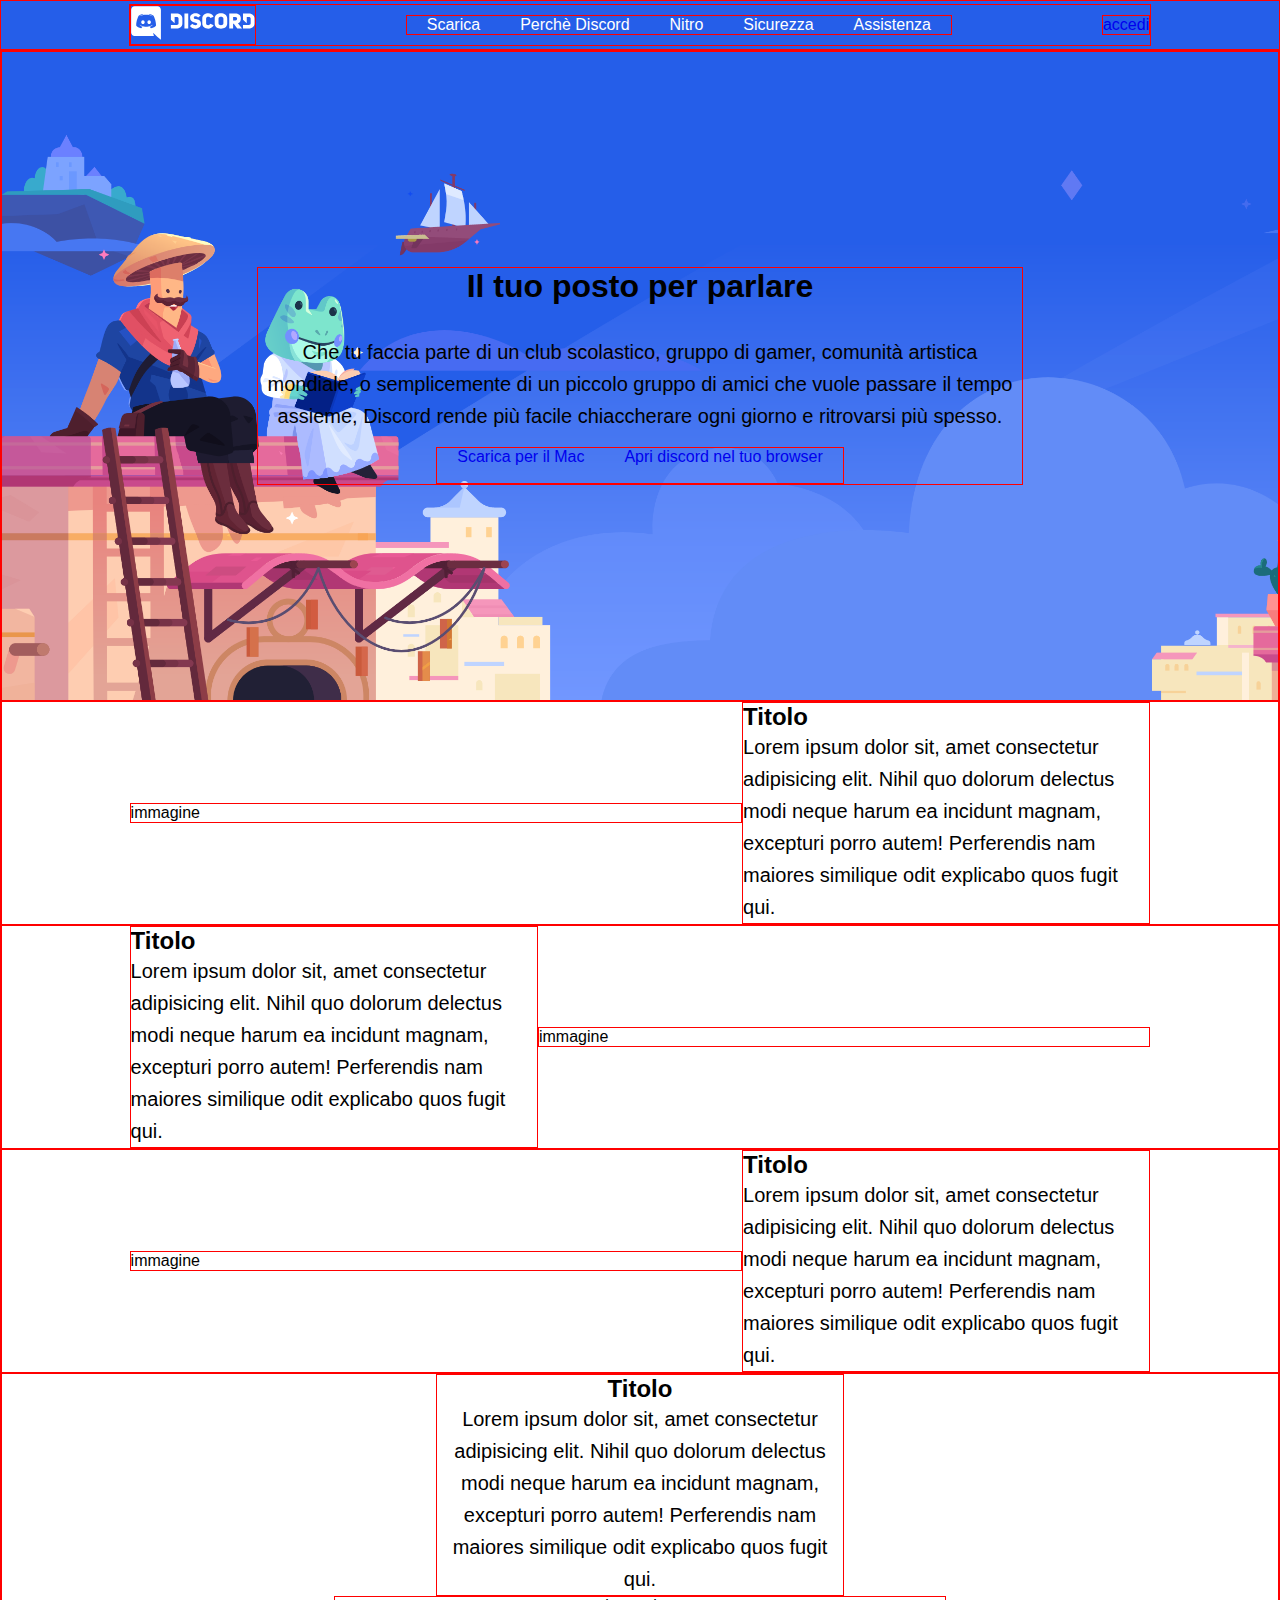
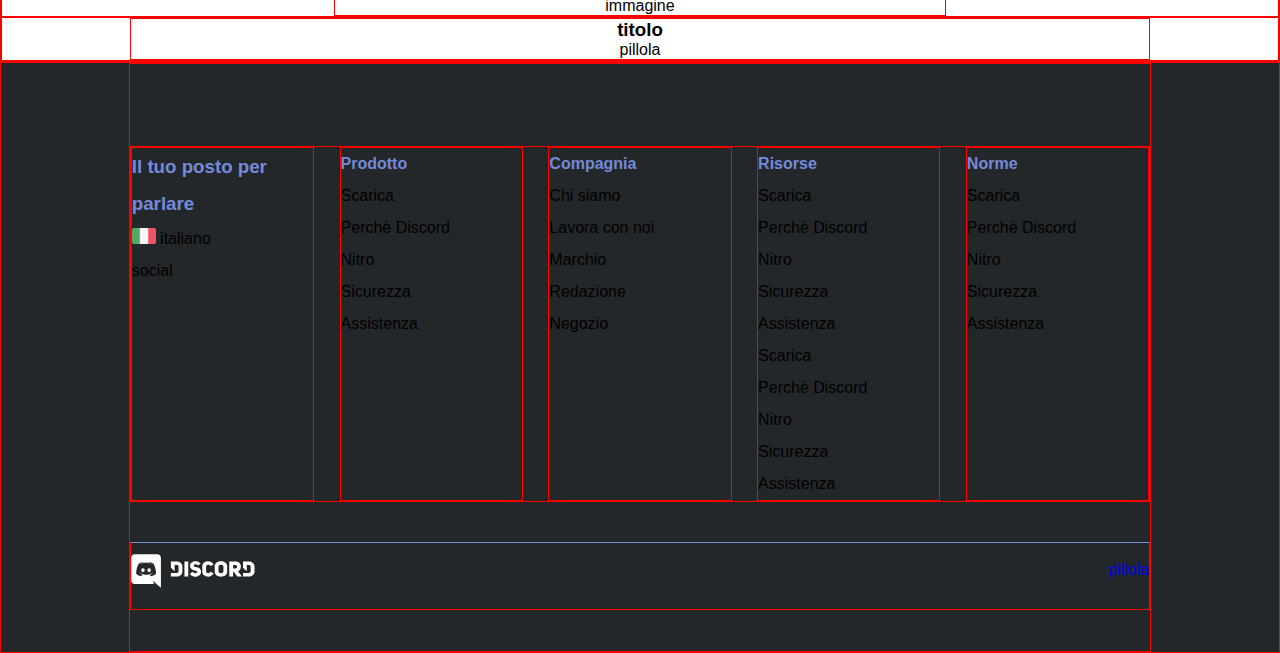
==== index.html @ 719457d1 "Struttura + inizio" ====
<!DOCTYPE html>

<html lang="it">

    <head>
        <meta charset="UTF-8">
        <meta name="viewport" content="width=device-width, initial-scale=1.0">
        <link rel="stylesheet" href="./css/style.css">
        <link href="https://fonts.cdnfonts.com/css/whitney-2" rel="stylesheet">
        <title>Discord</title>
    </head>
    
    <body>
        <header class="debug d-flex">
            <div class="container debug d-flex j-space-between a-center f-wrap">
                <div class="debug">
                    <img src="img/logo.svg" alt="Logo discord">
                </div>

                <div id="header-list" class="debug d-flex j-space-between t-color-white">
                    <div> Scarica </div>
                    <div> Perchè Discord </div>
                    <div> Nitro </div>
                    <div> Sicurezza </div>
                    <div> Assistenza </div>
                </div>

                <a href="#" class="debug">
                    accedi
                </a>
            </div>
        </header>

        <main class="debug">
            <div id="hero" class="debug d-flex">
                <div class="debug small-container d-flex f-column a-center">
                    <h1> Il tuo posto per parlare </h1>
                    <p>
                        Che tu faccia parte di un club scolastico, gruppo di gamer, comunità artistica mondiale, o semplicemente di un piccolo gruppo di amici che vuole passare il tempo assieme, Discord rende più facile chiaccherare ogni giorno e ritrovarsi più spesso.
                    </p>
                    <div class="debug d-flex">
                        <a href="#"> Scarica per il Mac</a>
                        <a href="#">Apri discord nel tuo browser</a>
                    </div>
                </div>
            </div>

            <div id="place" class="debug d-flex">
                <div class="container d-flex a-center">
                    <div class="debug image"> immagine </div>
                    <div class="debug content">
                        <h2>Titolo</h2>
                        <p>
                            Lorem ipsum dolor sit, amet consectetur adipisicing elit. Nihil quo dolorum delectus modi neque harum ea incidunt magnam, excepturi porro autem! Perferendis nam maiores similique odit explicabo quos fugit qui.
                        </p>
                    </div>
                </div>
            </div>

            <div id="meet" class="debug d-flex">
                <div class="container d-flex a-center r-reverse">
                    <div class="debug image"> immagine </div>
                    <div class="debug content">
                        <h2>Titolo</h2>
                        <p>
                            Lorem ipsum dolor sit, amet consectetur adipisicing elit. Nihil quo dolorum delectus modi neque harum ea incidunt magnam, excepturi porro autem! Perferendis nam maiores similique odit explicabo quos fugit qui.
                        </p>
                    </div>
                </div>
            </div>

            <div id="comunity" class="debug d-flex">
                <div class="container d-flex a-center ">
                    <div class="debug image"> immagine </div>
                    <div class="debug content">
                        <h2>Titolo</h2>
                        <p>
                            Lorem ipsum dolor sit, amet consectetur adipisicing elit. Nihil quo dolorum delectus modi neque harum ea incidunt magnam, excepturi porro autem! Perferendis nam maiores similique odit explicabo quos fugit qui.
                        </p>
                    </div>
                </div>
            </div>

            <div id="tecnology" class="debug d-flex">
                <div class="container d-flex f-column j-center a-center">
                    <div class="debug content">
                        <h2>Titolo</h2>
                        <p>
                            Lorem ipsum dolor sit, amet consectetur adipisicing elit. Nihil quo dolorum delectus modi neque harum ea incidunt magnam, excepturi porro autem! Perferendis nam maiores similique odit explicabo quos fugit qui.
                        </p>
                    </div>
                    <div class="debug image"> immagine </div>
                </div>
            </div>

            <div id="call-to-action" class="debug d-flex">
                <div class="debug container d-flex f-column a-center j-center">
                    <h3>titolo</h3>
                    <div>pillola</div>
                </div>
            </div>
        </main>

        <footer class="debug d-flex">
            <div class="debug container">
                <div id="top-footer" class="debug d-flex j-space-between">
                    <div class="debug">
                        <h3>Il tuo posto per parlare</h3>
                        <div>
                            <img class="flag" src="img/ita.png" alt="bandiera italiana">
                            <span>italiano</span>
                        </div>
                        <div>
                            social
                        </div>
                    </div>

                    <div class="debug">
                        <ul>
                            <li><h4>Prodotto</h4></li>
                            <li>Scarica</li>
                            <li>Perchè Discord</li>
                            <li>Nitro</li>
                            <li>Sicurezza</li>
                            <li>Assistenza</li>
                        </ul>
                    </div>

                    <div class="debug">
                        <ul>
                            <li><h4>Compagnia</h4></li>
                            <li>Chi siamo</li>
                            <li>Lavora con noi</li>
                            <li>Marchio</li>
                            <li>Redazione</li>
                            <li>Negozio</li>
                        </ul>
                    </div>

                    <div class="debug">
                        <ul>
                            <li><h4>Risorse</h4></li>
                            <li>Scarica</li>
                            <li>Perchè Discord</li>
                            <li>Nitro</li>
                            <li>Sicurezza</li>
                            <li>Assistenza</li>
                            <li>Scarica</li>
                            <li>Perchè Discord</li>
                            <li>Nitro</li>
                            <li>Sicurezza</li>
                            <li>Assistenza</li>
                        </ul>
                    </div>

                    <div class="debug">
                        <ul>
                            <li><h4>Norme</h4></li>
                            <li>Scarica</li>
                            <li>Perchè Discord</li>
                            <li>Nitro</li>
                            <li>Sicurezza</li>
                            <li>Assistenza</li>
                        </ul>
                    </div>
                </div>

                <div id="bottom-footer" class="debug d-flex j-space-between">
                    <div class="image">
                        <img src="img/logo.svg" alt="Logo">
                    </div>
                    <a href="#">pillola</a>
                </div>
            </div>
        </footer>
    </body>
</html>
---- css/style.css ----
/* Generals */

/* Custum properties */
:root{
    --bg-light: #F6F6F6;
    --bg-dark: #23272a;
    --bg-blue: #255EE9;
    --contrast-color: #748ADB;
}

/* Reset */
*{
    margin: 0;
    padding: 0;
    box-sizing: border-box;
}

.debug{
    border: 1px solid red;
}

/* formattazione testo*/
.t-color-white{
    color: white;
}

.t-color-black{
    color: white;
}

body{
    font-family: 'Whitney', Helvetica, Arial, sans-serif;
}

a{
    text-decoration: none;
}

/* Utility flex*/
.d-flex{
    display: flex;
}

.j-space-between{
    justify-content: space-between;
}

.j-center{
    justify-content: center;
}

.a-center{
    align-items: center;
}

.f-column{
    flex-direction: column;
}

.f-row{
    flex-direction: row;
}

.r-reverse{
    flex-direction: row-reverse;
}

.f-wrap{
    flex-wrap: wrap;
}

/* Containers */
.container{
    width: 80%;
    max-width: 1200px;
    margin: auto;
}

.small-container{
    width: 60%;
    max-width: 900px;
    margin: auto;
}

/* bottoni */
.button{

}

.b-dark{

}

.b-light{

}

.b-purple{

}

/* --- Headrer --- */
header{
    height: 50px;
    background-color: var(--bg-blue);
}

#header-list > div{
    padding: 0 20px 0 20px;
}

/* --- Main --- */
#hero{
    height: 650px;
    text-align: center;
    background-image: url(../img/jumbo.png);
    background-size: cover;
}

h1{
    padding: 0 0 4% 0;
}

#hero p{
    padding: 0 0 2% 0;
}

#hero a{
    padding: 0 0 4% 0;
    margin: 0 20px 0 20px;
    
}

#place{
}

#meet{
}

#comunity{
}

#tecnology{
    text-align: center;
}

#call-to-action{
}

.image{
    width: 60%;
}

.content{
    width: 40%;
}

p{
    font-size: 20px;
    line-height: 1.6;
}

/* --- Footer --- */
footer{
    background-color: var(--bg-dark);
    line-height: 2;
}

#top-footer{
    margin-top: 8%;
}

#top-footer > div{
    width: 18%;
}

footer h3{
    color: var(--contrast-color);
}

h4{
    color: var(--contrast-color);
}

.flag{
    height: 16px;
}

#bottom-footer{
    margin: 4% 0 4% 0;
    padding: 1% 0 1% 0;
    border-top: 1px solid var(--contrast-color);
}

footer ul{
    list-style: none;
}
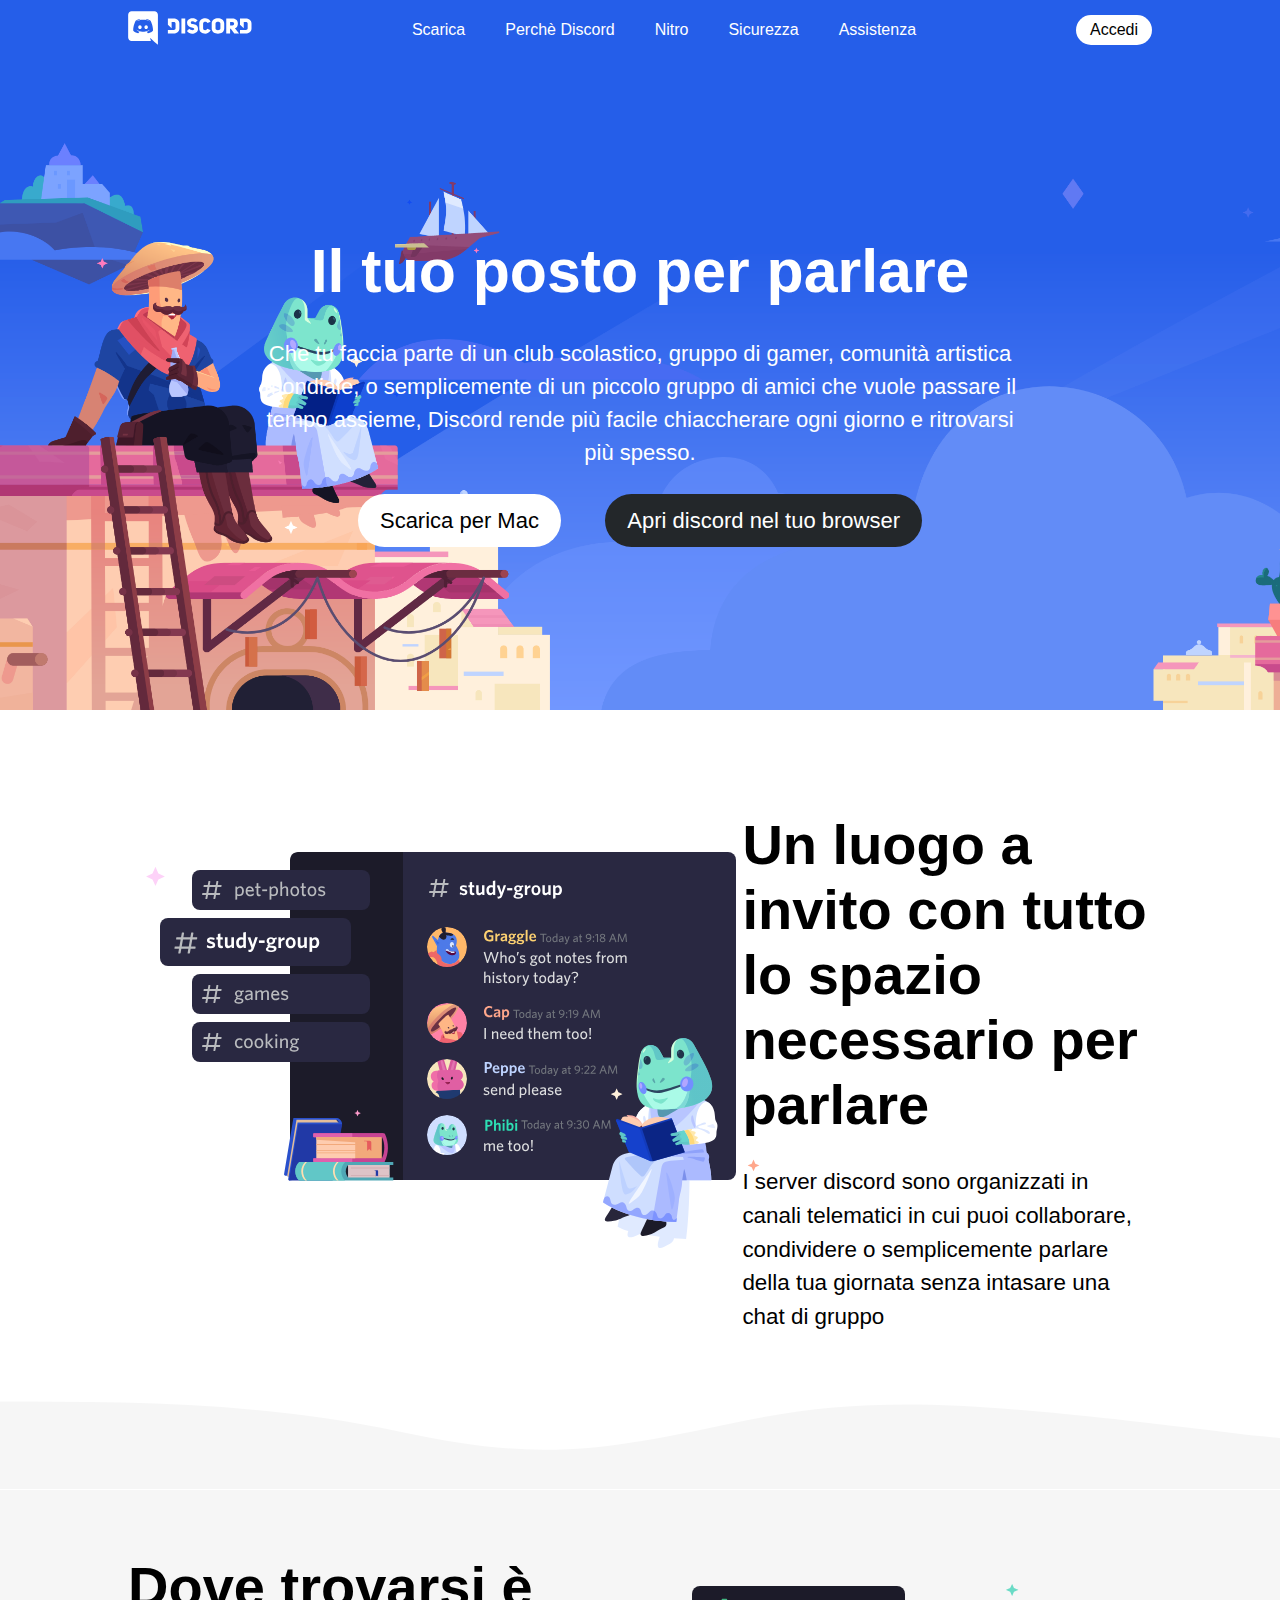
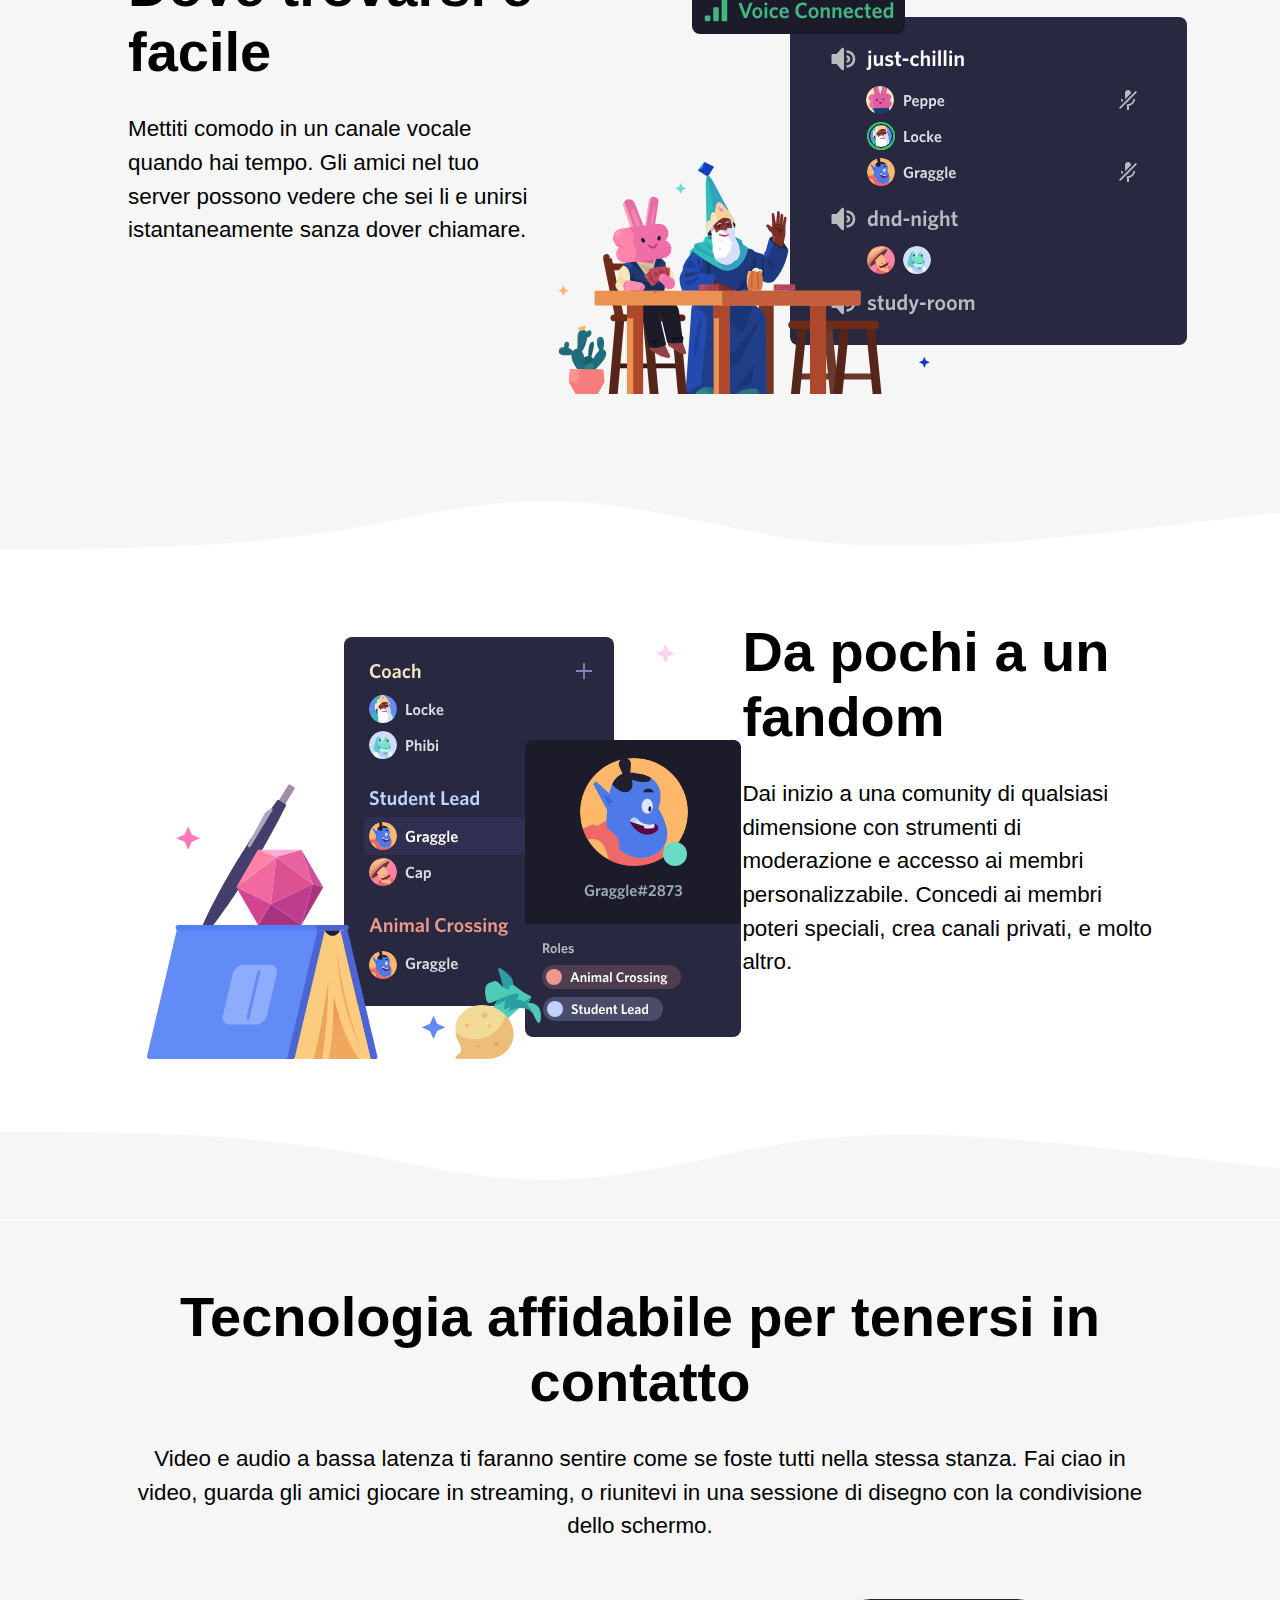
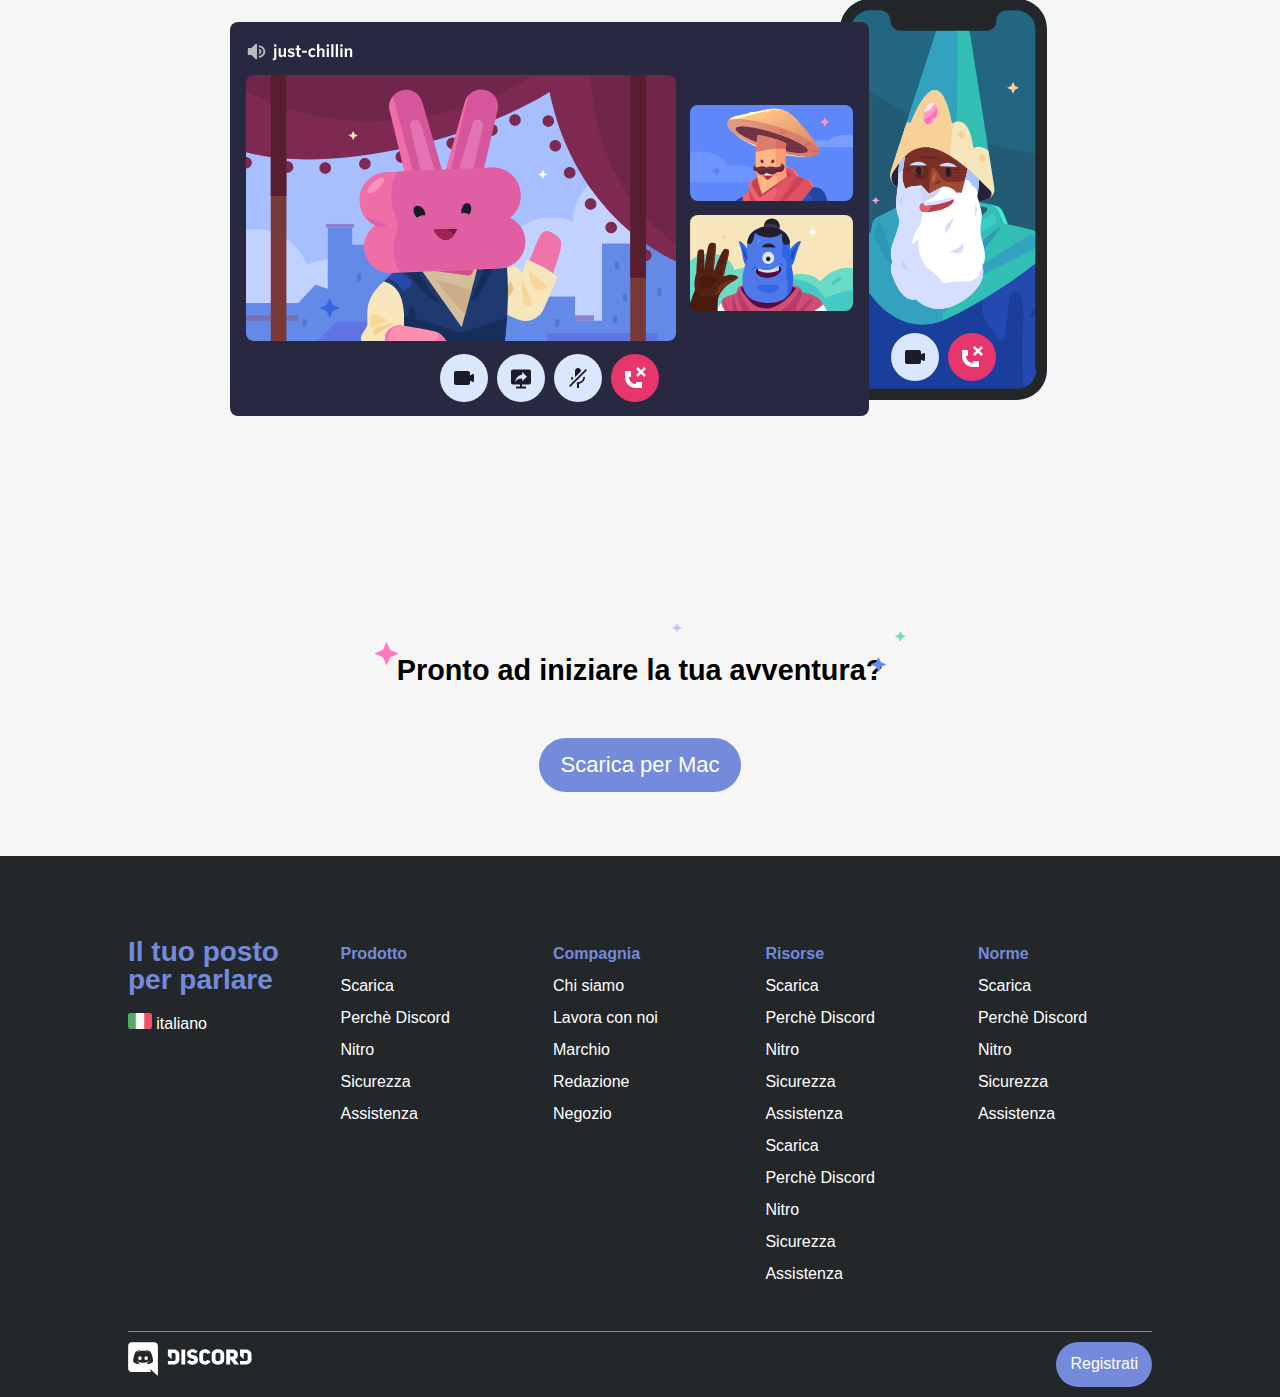
==== commit e0047a25: "Fine discord" ====
--- a/index.html
+++ b/index.html
@@ -1,3 +1,5 @@
+<!-- Consegna pre commenti e bonus -->
+
 
 <!DOCTYPE html>
 
@@ -6,6 +8,7 @@
     <head>
         <meta charset="UTF-8">
         <meta name="viewport" content="width=device-width, initial-scale=1.0">
+        <link rel="stylesheet" href="https://cdnjs.cloudflare.com/ajax/libs/font-awesome/6.6.0/css/all.min.css" integrity="sha512-Kc323vGBEqzTmouAECnVceyQqyqdsSiqLQISBL29aUW4U/M7pSPA/gEUZQqv1cwx4OnYxTxve5UMg5GT6L4JJg==" crossorigin="anonymous" referrerpolicy="no-referrer" />
         <link rel="stylesheet" href="./css/style.css">
         <link href="https://fonts.cdnfonts.com/css/whitney-2" rel="stylesheet">
         <title>Discord</title>
@@ -26,8 +29,8 @@
                     <div> Assistenza </div>
                 </div>
 
-                <a href="#" class="debug">
-                    accedi
+                <a href="#" class="debug small-button b-light t-color-black">
+                    Accedi
                 </a>
             </div>
         </header>
@@ -35,69 +38,82 @@
         <main class="debug">
             <div id="hero" class="debug d-flex">
                 <div class="debug small-container d-flex f-column a-center">
-                    <h1> Il tuo posto per parlare </h1>
-                    <p>
+                    <h1 class="t-color-white"> Il tuo posto per parlare </h1>
+                    <p class="t-color-white">
                         Che tu faccia parte di un club scolastico, gruppo di gamer, comunità artistica mondiale, o semplicemente di un piccolo gruppo di amici che vuole passare il tempo assieme, Discord rende più facile chiaccherare ogni giorno e ritrovarsi più spesso.
                     </p>
-                    <div class="debug d-flex">
-                        <a href="#"> Scarica per il Mac</a>
-                        <a href="#">Apri discord nel tuo browser</a>
+                    <div class="debug">
+                        <a class="big-button t-color-black b-light" href="#"> <i class="fa-solid fa-down-long"></i> Scarica per Mac</a>
+                        <a class="big-button t-color-white b-dark" href="#">Apri discord nel tuo browser</a>
                     </div>
                 </div>
             </div>
 
             <div id="place" class="debug d-flex">
-                <div class="container d-flex a-center">
-                    <div class="debug image"> immagine </div>
+                <div class="container d-flex">
+                    <div class="debug image">
+                        <img src="img/item1.svg" alt="place image">
+                    </div>
                     <div class="debug content">
-                        <h2>Titolo</h2>
+                        <h2>Un luogo a invito con tutto lo spazio necessario per parlare</h2>
                         <p>
-                            Lorem ipsum dolor sit, amet consectetur adipisicing elit. Nihil quo dolorum delectus modi neque harum ea incidunt magnam, excepturi porro autem! Perferendis nam maiores similique odit explicabo quos fugit qui.
+                            I server discord sono organizzati in canali telematici in cui puoi collaborare, condividere o semplicemente parlare della tua giornata senza intasare una chat di gruppo
                         </p>
                     </div>
                 </div>
             </div>
 
+            <svg class="wave-1hkxOo trsl" version="1.1" xmlns="http://www.w3.org/2000/svg" viewBox="0 0 1440 100" preserveAspectRatio="none"><path class="wavePath-haxJK1 animationPaused-2hZ4IO" d="M826.337463,25.5396311 C670.970254,58.655965 603.696181,68.7870267 447.802481,35.1443383 C293.342778,1.81111414 137.33377,1.81111414 0,1.81111414 L0,150 L1920,150 L1920,1.81111414 C1739.53523,-16.6853983 1679.86404,73.1607868 1389.7826,37.4859505 C1099.70117,1.81111414 981.704672,-7.57670281 826.337463,25.5396311 Z" fill="currentColor"></path></svg>
             <div id="meet" class="debug d-flex">
-                <div class="container d-flex a-center r-reverse">
-                    <div class="debug image"> immagine </div>
+                <div class="container d-flex r-reverse">
+                    <div class="debug image">
+                        <img src="img/item2.svg" alt="meet image">
+                    </div>
                     <div class="debug content">
-                        <h2>Titolo</h2>
+                        <h2>Dove trovarsi è facile</h2>
                         <p>
-                            Lorem ipsum dolor sit, amet consectetur adipisicing elit. Nihil quo dolorum delectus modi neque harum ea incidunt magnam, excepturi porro autem! Perferendis nam maiores similique odit explicabo quos fugit qui.
+                            Mettiti comodo in un canale vocale quando hai tempo. Gli amici nel tuo server possono vedere che sei li e unirsi istantaneamente sanza dover chiamare.
+                        </p>
+                    </div>
+                </div>
+            </div>
+            <svg class="wave-1hkxOo updown" version="1.1" xmlns="http://www.w3.org/2000/svg" viewBox="0 0 1440 100" preserveAspectRatio="none"><path class="wavePath-haxJK1 animationPaused-2hZ4IO" d="M826.337463,25.5396311 C670.970254,58.655965 603.696181,68.7870267 447.802481,35.1443383 C293.342778,1.81111414 137.33377,1.81111414 0,1.81111414 L0,150 L1920,150 L1920,1.81111414 C1739.53523,-16.6853983 1679.86404,73.1607868 1389.7826,37.4859505 C1099.70117,1.81111414 981.704672,-7.57670281 826.337463,25.5396311 Z" fill="currentColor"></path></svg>
+
+
+            <div id="comunity" class="debug d-flex">
+                <div class="container d-flex ">
+                    <div class="debug image">
+                        <img src="img/item3.svg" alt="comunity image">
+                    </div>
+                    <div class="debug content">
+                        <h2>Da pochi a un fandom</h2>
+                        <p>
+                            Dai inizio a una comunity di qualsiasi dimensione con strumenti di moderazione e accesso ai membri personalizzabile. Concedi ai membri poteri speciali, crea canali privati, e molto altro. 
                         </p>
                     </div>
                 </div>
             </div>
 
-            <div id="comunity" class="debug d-flex">
-                <div class="container d-flex a-center ">
-                    <div class="debug image"> immagine </div>
+            <svg class="wave-1hkxOo trsl" version="1.1" xmlns="http://www.w3.org/2000/svg" viewBox="0 0 1440 100" preserveAspectRatio="none"><path class="wavePath-haxJK1 animationPaused-2hZ4IO" d="M826.337463,25.5396311 C670.970254,58.655965 603.696181,68.7870267 447.802481,35.1443383 C293.342778,1.81111414 137.33377,1.81111414 0,1.81111414 L0,150 L1920,150 L1920,1.81111414 C1739.53523,-16.6853983 1679.86404,73.1607868 1389.7826,37.4859505 C1099.70117,1.81111414 981.704672,-7.57670281 826.337463,25.5396311 Z" fill="currentColor"></path></svg>
+            <div id="tecnology" class="debug d-flex">
+                <div class="container d-flex f-column">
                     <div class="debug content">
-                        <h2>Titolo</h2>
+                        <h2>Tecnologia affidabile per tenersi in contatto</h2>
                         <p>
-                            Lorem ipsum dolor sit, amet consectetur adipisicing elit. Nihil quo dolorum delectus modi neque harum ea incidunt magnam, excepturi porro autem! Perferendis nam maiores similique odit explicabo quos fugit qui.
+                            Video e audio a bassa latenza ti faranno sentire come se foste tutti nella stessa stanza. Fai ciao in video, guarda gli amici giocare in streaming, o riunitevi in una sessione di disegno con la condivisione dello schermo.
                         </p>
+                    </div>
+                    <div class="debug image">
+                        <img src="img/item4-big.svg" alt="tecnology image">
                     </div>
                 </div>
             </div>
 
-            <div id="tecnology" class="debug d-flex">
-                <div class="container d-flex f-column j-center a-center">
-                    <div class="debug content">
-                        <h2>Titolo</h2>
-                        <p>
-                            Lorem ipsum dolor sit, amet consectetur adipisicing elit. Nihil quo dolorum delectus modi neque harum ea incidunt magnam, excepturi porro autem! Perferendis nam maiores similique odit explicabo quos fugit qui.
-                        </p>
-                    </div>
-                    <div class="debug image"> immagine </div>
-                </div>
-            </div>
-
             <div id="call-to-action" class="debug d-flex">
-                <div class="debug container d-flex f-column a-center j-center">
-                    <h3>titolo</h3>
-                    <div>pillola</div>
+                <div class="debug container d-flex f-column j-center a-center">
+                    <img class="stars" src="img/stars.svg" alt="stars">
+                    <h3>Pronto ad iniziare la tua avventura?</h3>
+                    <a class="big-button t-color-white b-purple" href="#"> <i class="fa-solid fa-down-long"></i> Scarica per Mac</a>
                 </div>
             </div>
         </main>
@@ -110,9 +126,13 @@
                         <div>
                             <img class="flag" src="img/ita.png" alt="bandiera italiana">
                             <span>italiano</span>
+                            <i class="fa-solid fa-angle-down"></i>
                         </div>
                         <div>
-                            social
+                            <i class="fa-brands fa-twitter social"></i>
+                            <i class="fa-brands fa-instagram social"></i>
+                            <i class="fa-brands fa-square-facebook social"></i>
+                            <i class="fa-brands fa-youtube social"></i>
                         </div>
                     </div>
 
@@ -170,7 +190,7 @@
                     <div class="image">
                         <img src="img/logo.svg" alt="Logo">
                     </div>
-                    <a href="#">pillola</a>
+                    <a href="#" class="small-button b-purple t-color-white">Registrati</a>
                 </div>
             </div>
         </footer>
--- a/css/style.css
+++ b/css/style.css
@@ -15,9 +15,9 @@
     box-sizing: border-box;
 }
 
-.debug{
+/* .debug{
     border: 1px solid red;
-}
+} */
 
 /* formattazione testo*/
 .t-color-white{
@@ -25,7 +25,7 @@
 }
 
 .t-color-black{
-    color: white;
+    color: black
 }
 
 body{
@@ -83,25 +83,34 @@
 }
 
 /* bottoni */
-.button{
-
-}
+.big-button{
+    padding: 14px 22px;
+    border-radius: 50px;
+    font-size: 22px;
+}
+
+.small-button{
+    padding: 6px 14px;
+    border-radius: 50px;
+}
+
 
 .b-dark{
-
+    background-color: var(--bg-dark);
 }
 
 .b-light{
-
+    background-color: white;
 }
 
 .b-purple{
-
-}
+    background-color: var(--contrast-color);
+}
+
 
 /* --- Headrer --- */
 header{
-    height: 50px;
+    height: 60px;
     background-color: var(--bg-blue);
 }
 
@@ -119,51 +128,106 @@
 
 h1{
     padding: 0 0 4% 0;
+    font-size: 3.8em;
 }
 
 #hero p{
-    padding: 0 0 2% 0;
+    padding: 0 0 5% 0;
+    font-size: 22px;
 }
 
 #hero a{
-    padding: 0 0 4% 0;
-    margin: 0 20px 0 20px;
+        margin: 0 20px 0 20px;
     
 }
 
 #place{
+    padding: 8% 0 5% 0;
 }
 
 #meet{
+    background-color: var(--bg-light);
+    padding: 5% 0;
 }
 
 #comunity{
+    padding: 5% 0;
 }
 
 #tecnology{
+    padding: 5% 0;
     text-align: center;
+    background-color: var(--bg-light);
+}
+
+#tecnology .image{
+    width: 100%;
+    max-width: 100%;
+}
+
+#tecnology .content{
+    width: 100%;
 }
 
 #call-to-action{
+    padding: 5% 0;
+    background-color: var(--bg-light);
+}
+
+.star-bg{
+    background-image: url(../img/stars.svg);
+    background-size: cover;
+    background-repeat: no-repeat;
+    border: 1px solid blue;
+    
+}
+
+svg{
+    opacity: 0.03;
+
+}
+
+h2{
+    font-size: 3.5em;
+    padding-bottom: 28px;
+}
+
+h3{
+    font-size: 1.8em;
+    padding-bottom: 5%;
+}
+
+p{
+    font-size: 1.4em;
+    line-height: 1.5;
+}
+
+.stars{
+    transform: translateY(18px);
+}
+
+.trsl{
+    transform: translateY(3px);
+}
+
+.updown{
+    transform: scale(1, -1)
 }
 
 .image{
     width: 60%;
+    max-width: 100%;
 }
 
 .content{
     width: 40%;
-}
-
-p{
-    font-size: 20px;
-    line-height: 1.6;
 }
 
 /* --- Footer --- */
 footer{
     background-color: var(--bg-dark);
     line-height: 2;
+    color: white;
 }
 
 #top-footer{
@@ -171,11 +235,18 @@
 }
 
 #top-footer > div{
-    width: 18%;
+    width: 17%;
 }
 
 footer h3{
     color: var(--contrast-color);
+    font-size: 28px;
+    line-height: 1;
+    padding-bottom: 14px;
+}
+
+footer ul{
+    list-style: none;
 }
 
 h4{
@@ -185,13 +256,13 @@
 .flag{
     height: 16px;
 }
+.social{
+    padding-right: 8%;
+}
 
 #bottom-footer{
-    margin: 4% 0 4% 0;
+    margin: 4% 0 0 0;
     padding: 1% 0 1% 0;
     border-top: 1px solid var(--contrast-color);
 }
 
-footer ul{
-    list-style: none;
-}
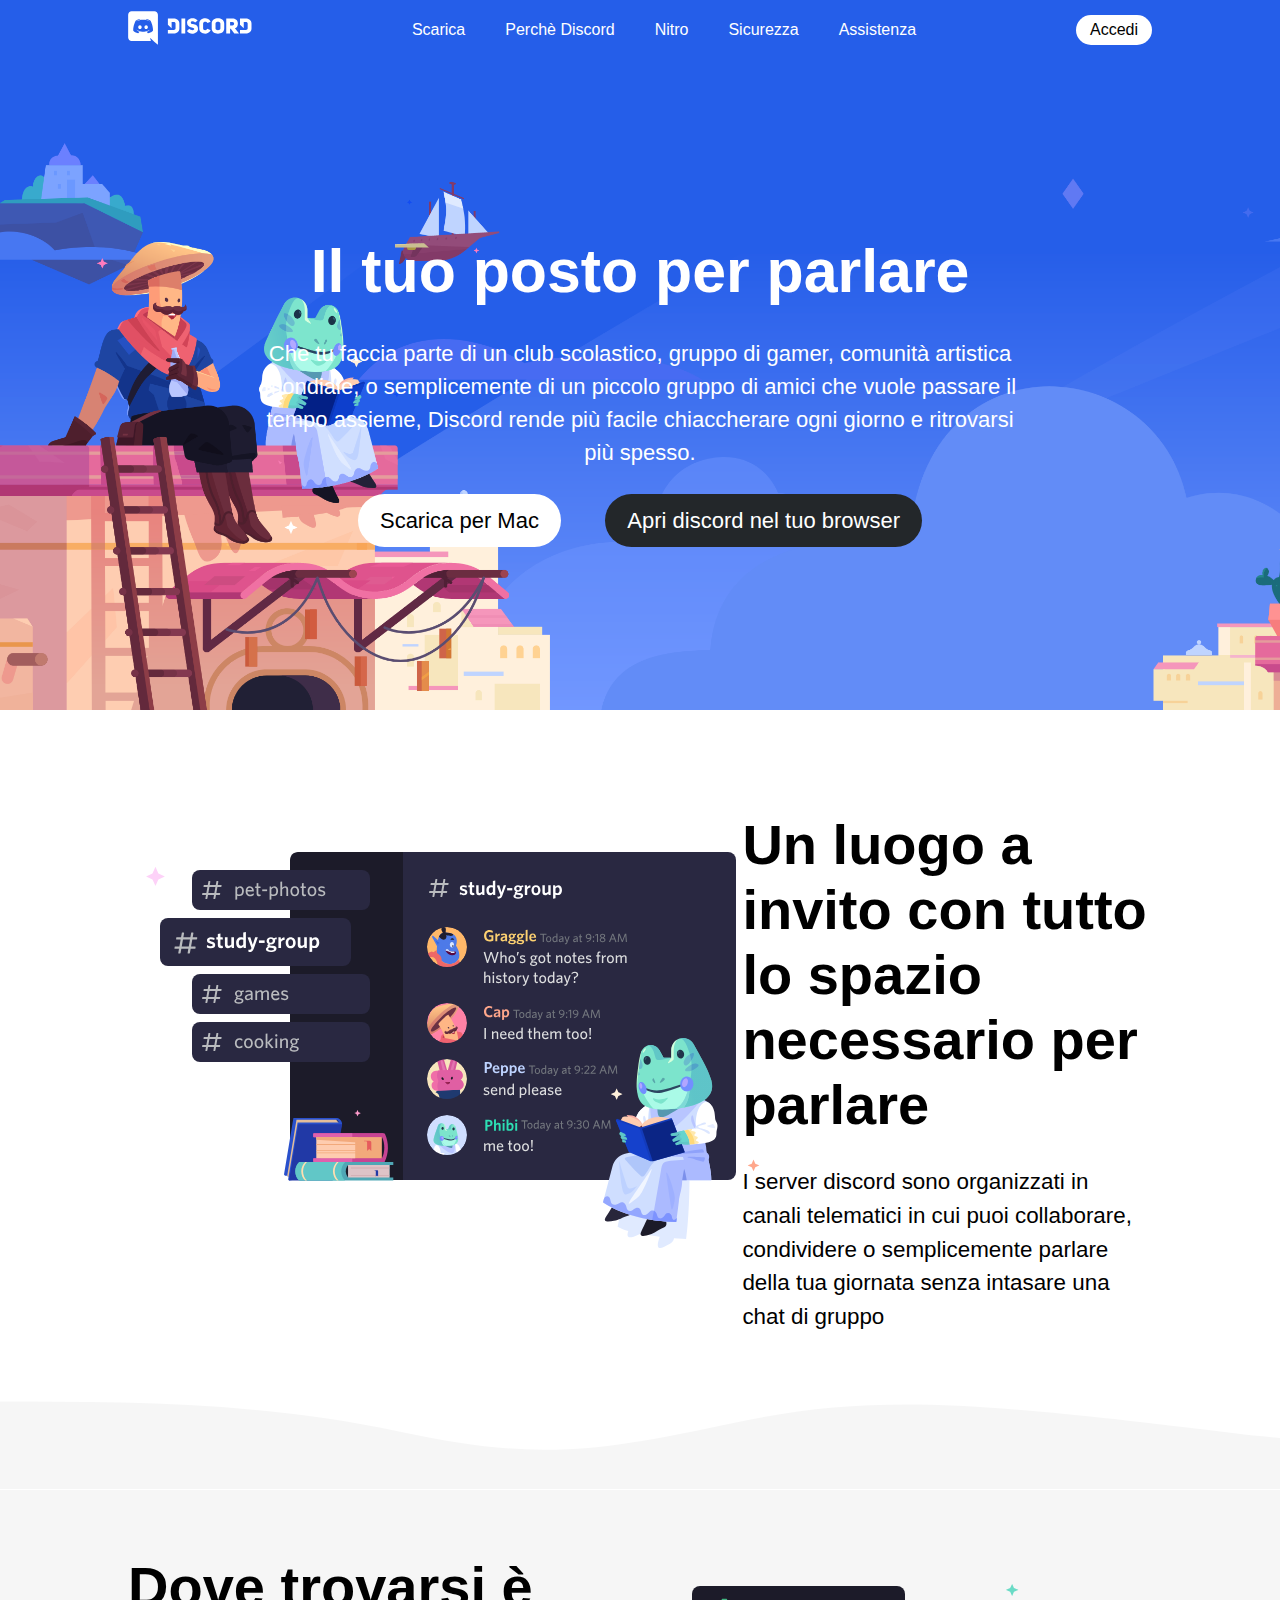
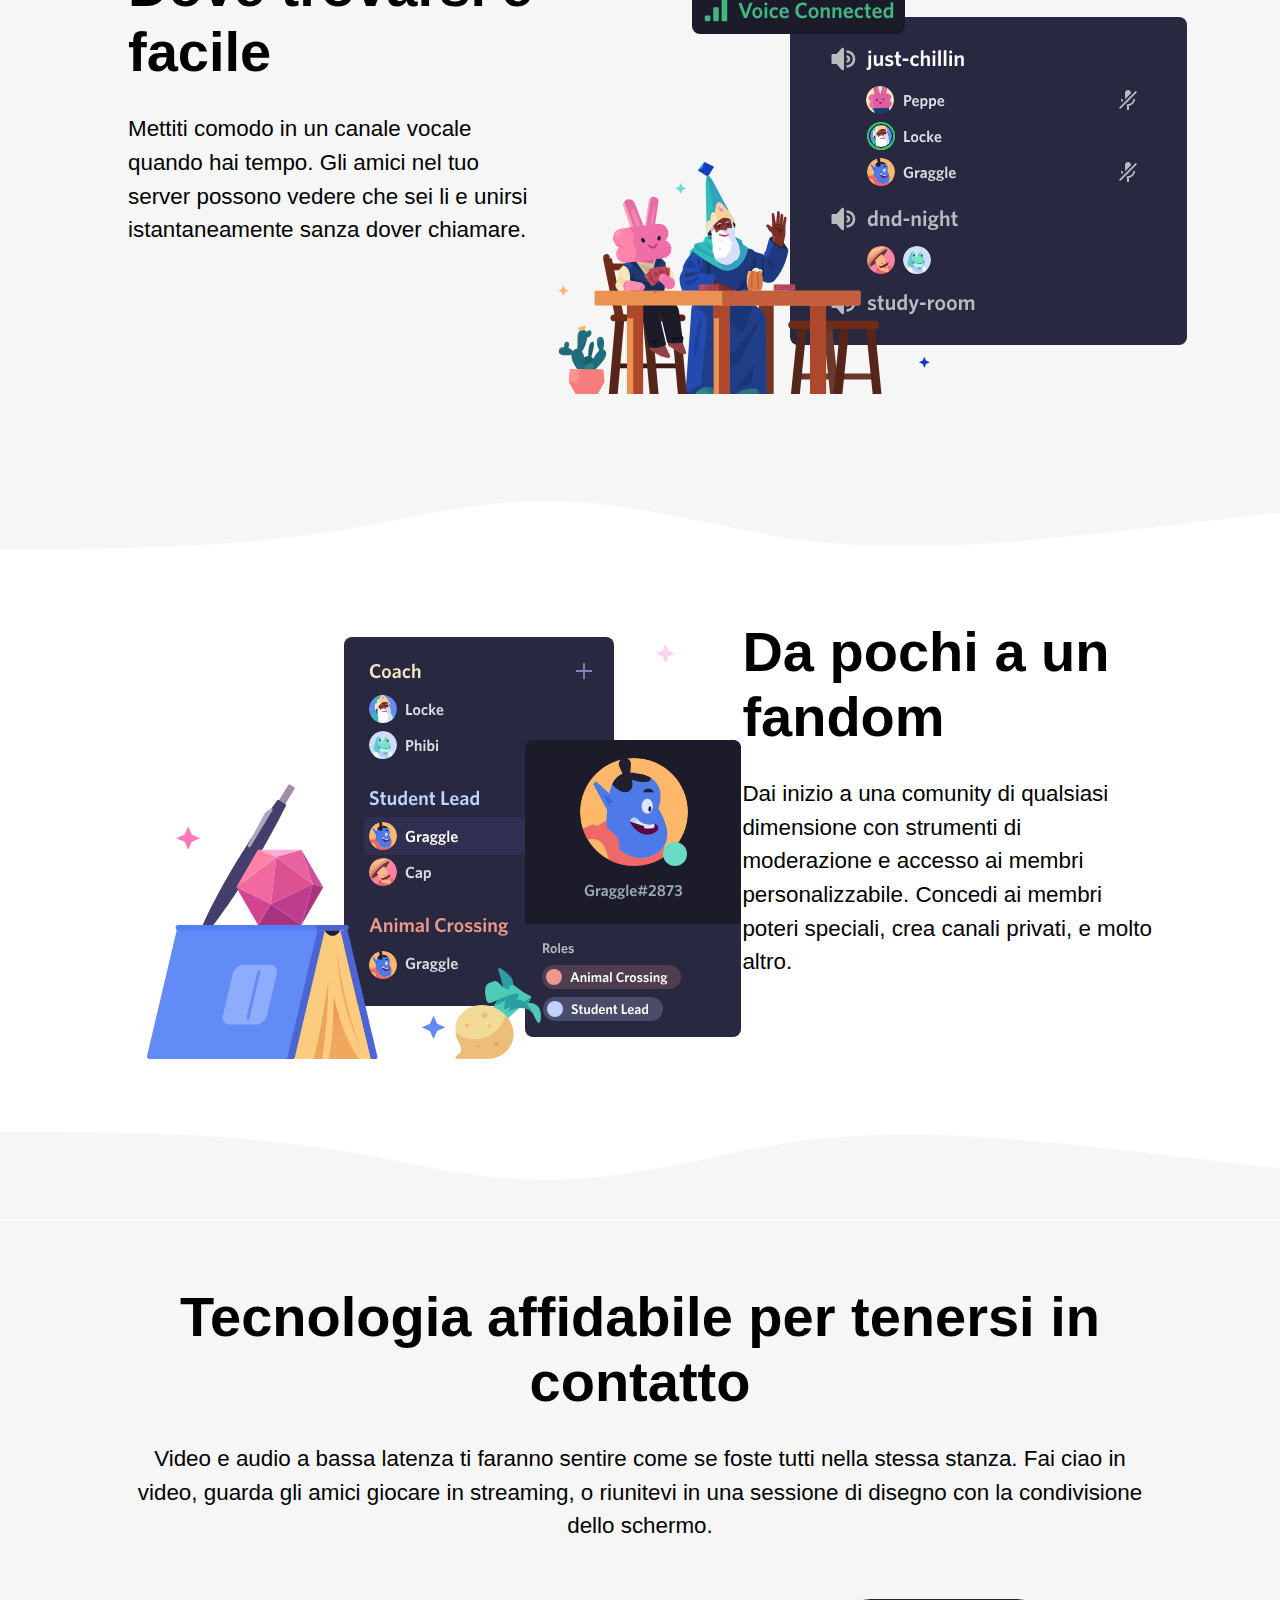
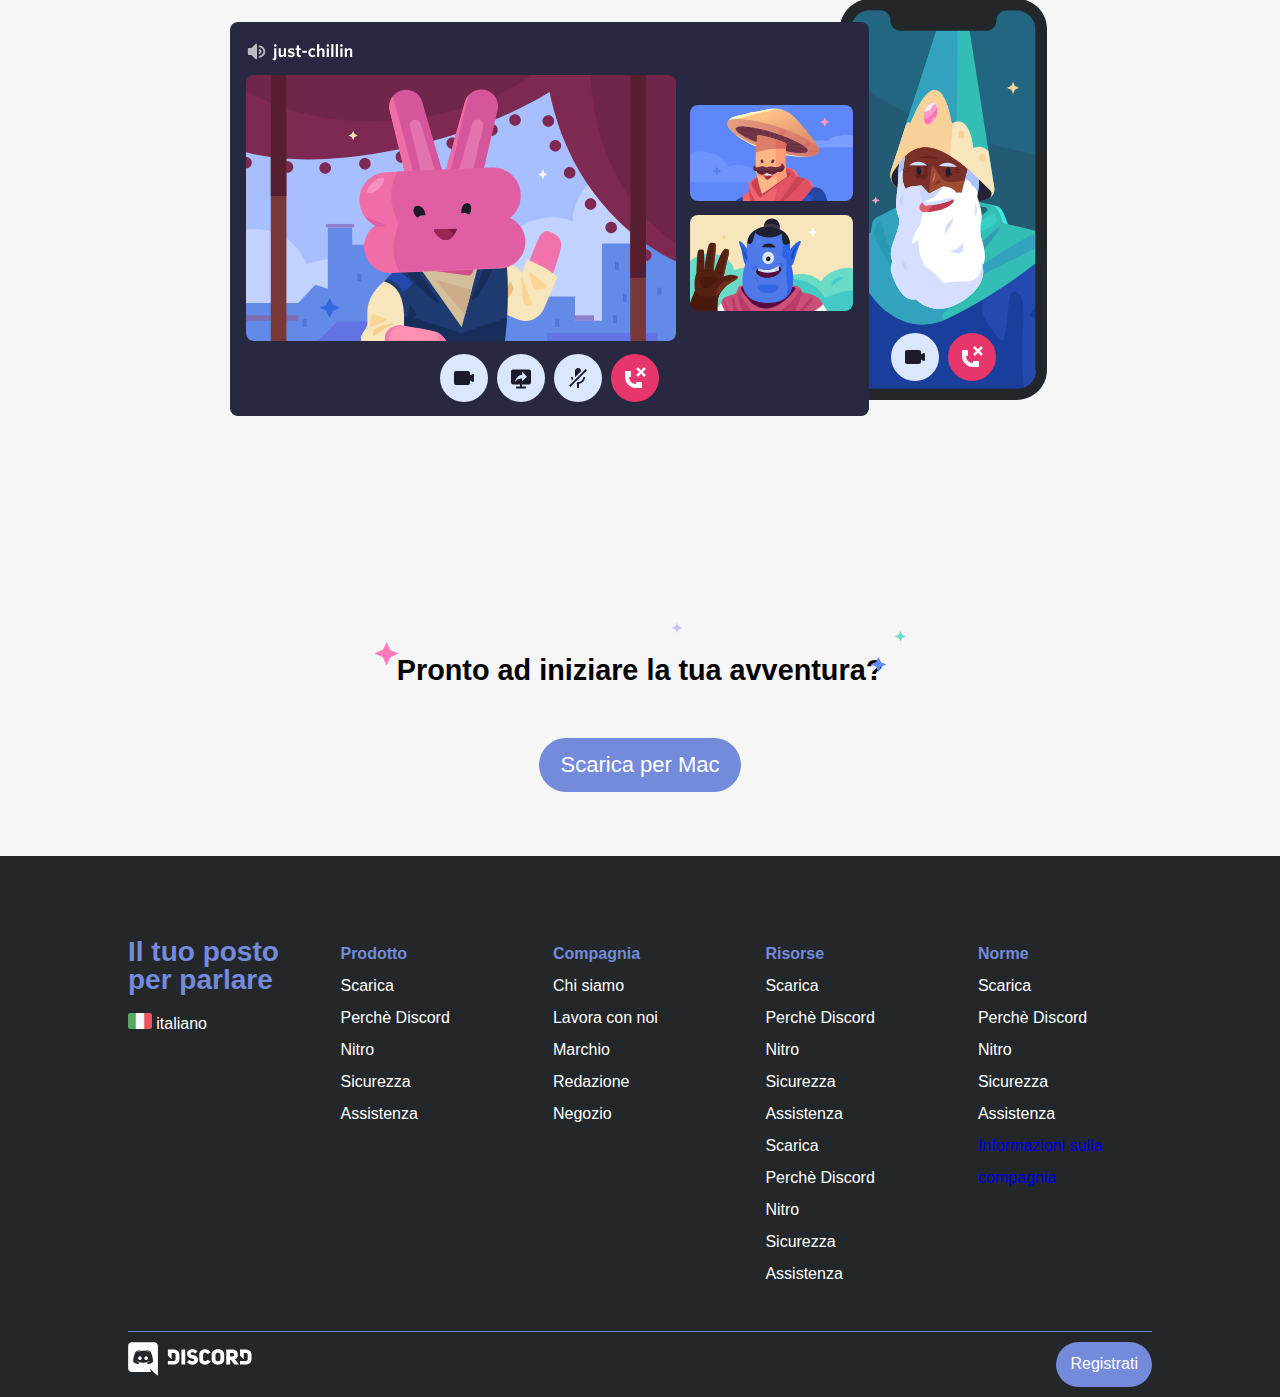
==== commit 368591b1: "BONUS" ====
--- a/index.html
+++ b/index.html
@@ -1,4 +1,6 @@
-<!-- Consegna pre commenti e bonus -->
+<!-- post bonus
+    AGGIUNTO "INFORMAZIONI SULLA COMPAGNIA" NEL FOOTER
+-->
 
 
 <!DOCTYPE html>
@@ -43,7 +45,7 @@
                         Che tu faccia parte di un club scolastico, gruppo di gamer, comunità artistica mondiale, o semplicemente di un piccolo gruppo di amici che vuole passare il tempo assieme, Discord rende più facile chiaccherare ogni giorno e ritrovarsi più spesso.
                     </p>
                     <div class="debug">
-                        <a class="big-button t-color-black b-light" href="#"> <i class="fa-solid fa-down-long"></i> Scarica per Mac</a>
+                        <a class="big-button t-color-black b-light" href="#call-to-action"> <i class="fa-solid fa-down-long"></i> Scarica per Mac</a>
                         <a class="big-button t-color-white b-dark" href="#">Apri discord nel tuo browser</a>
                     </div>
                 </div>
@@ -182,6 +184,7 @@
                             <li>Nitro</li>
                             <li>Sicurezza</li>
                             <li>Assistenza</li>
+                            <li><a href="./bonus/company-information.html">Informazioni sulla compagnia</a></li>
                         </ul>
                     </div>
                 </div>
--- a/css/style.css
+++ b/css/style.css
@@ -1,4 +1,7 @@
 /* Generals */
+html {
+    scroll-behavior: smooth;
+  }
 
 /* Custum properties */
 :root{
@@ -94,6 +97,13 @@
     border-radius: 50px;
 }
 
+.big-button:hover{
+    box-shadow: 5px 5px rgba(0, 0, 0, 0.5);
+}
+
+.small-button:hover{
+    box-shadow: 3px 3px rgba(0, 0, 0, 0.5);
+}
 
 .b-dark{
     background-color: var(--bg-dark);
@@ -117,6 +127,11 @@
 #header-list > div{
     padding: 0 20px 0 20px;
 }
+
+#header-list > div:hover{
+    text-decoration: underline;
+}
+
 
 /* --- Main --- */
 #hero{
@@ -138,7 +153,6 @@
 
 #hero a{
         margin: 0 20px 0 20px;
-    
 }
 
 #place{
@@ -184,7 +198,6 @@
 
 svg{
     opacity: 0.03;
-
 }
 
 h2{
@@ -249,6 +262,14 @@
     list-style: none;
 }
 
+footer li:hover{
+    text-decoration: underline;
+}
+
+footer li:first-child:hover{
+    text-decoration: none
+}
+
 h4{
     color: var(--contrast-color);
 }
